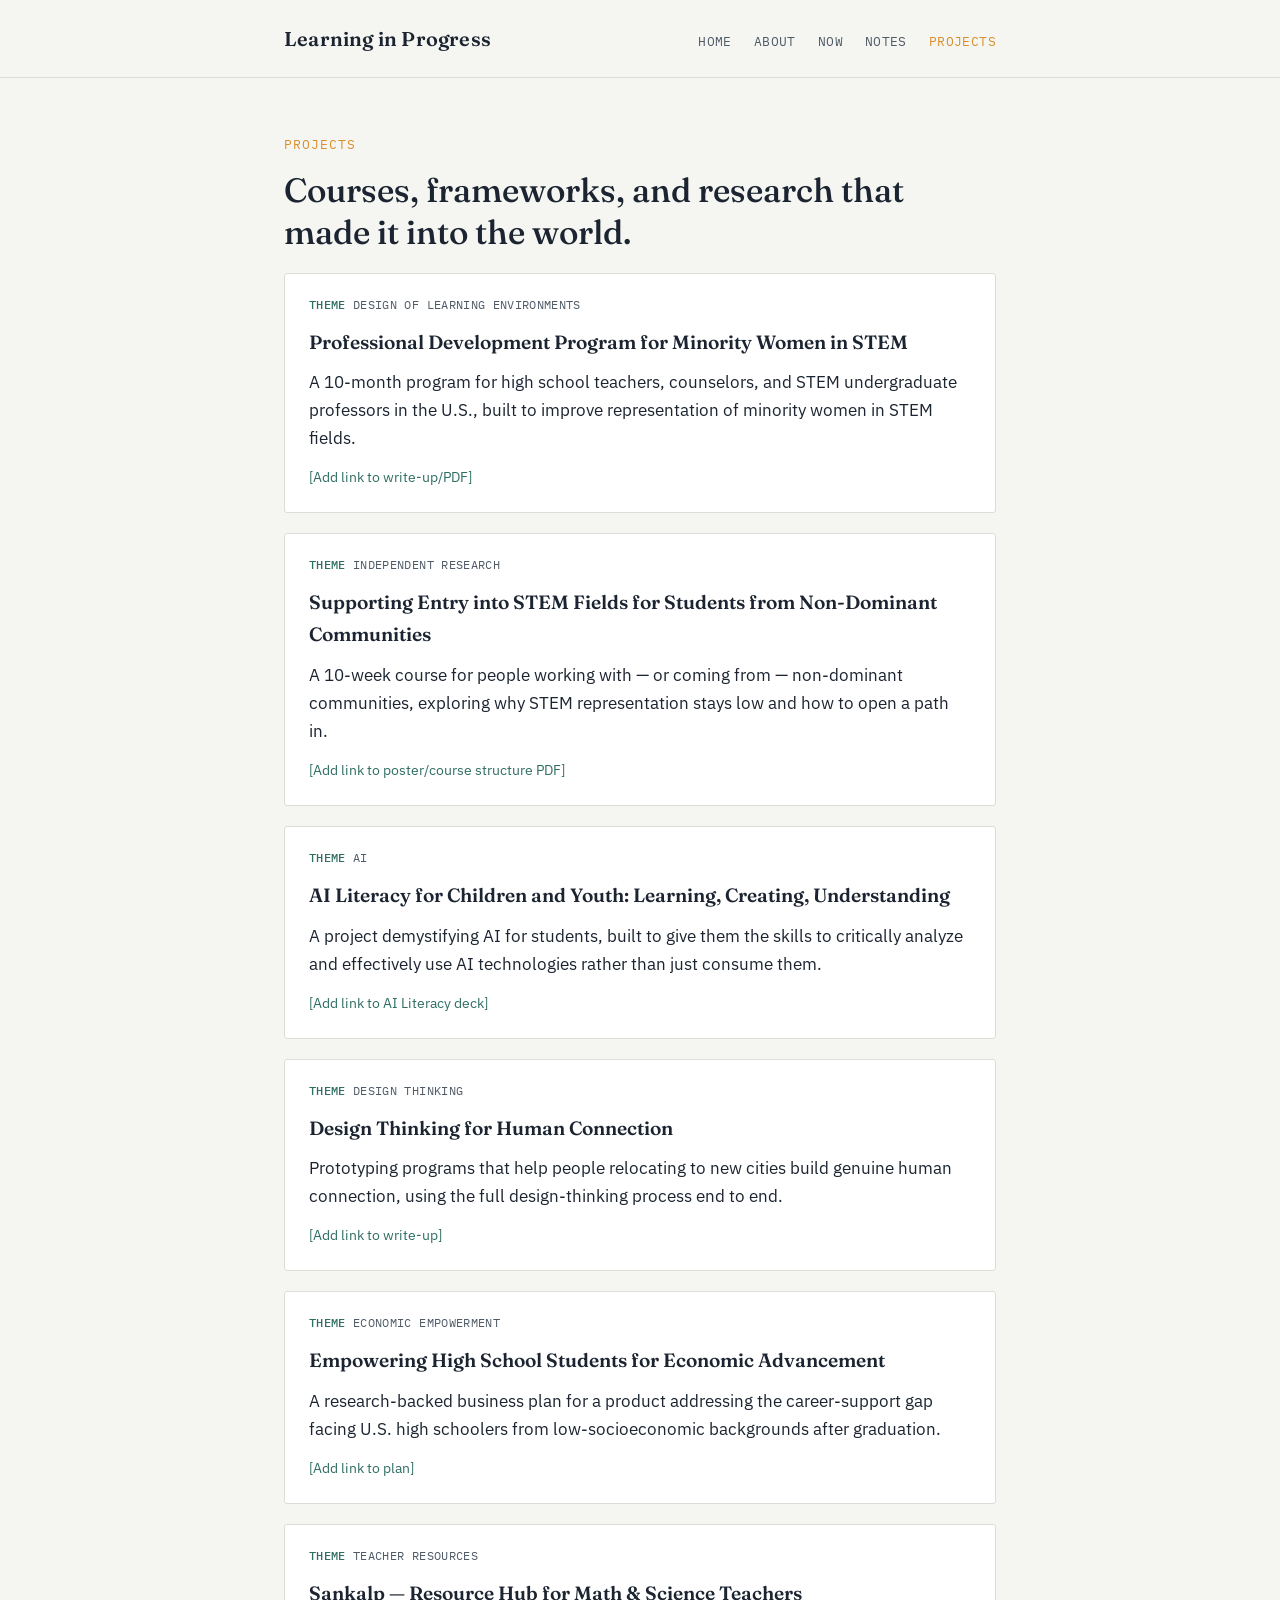
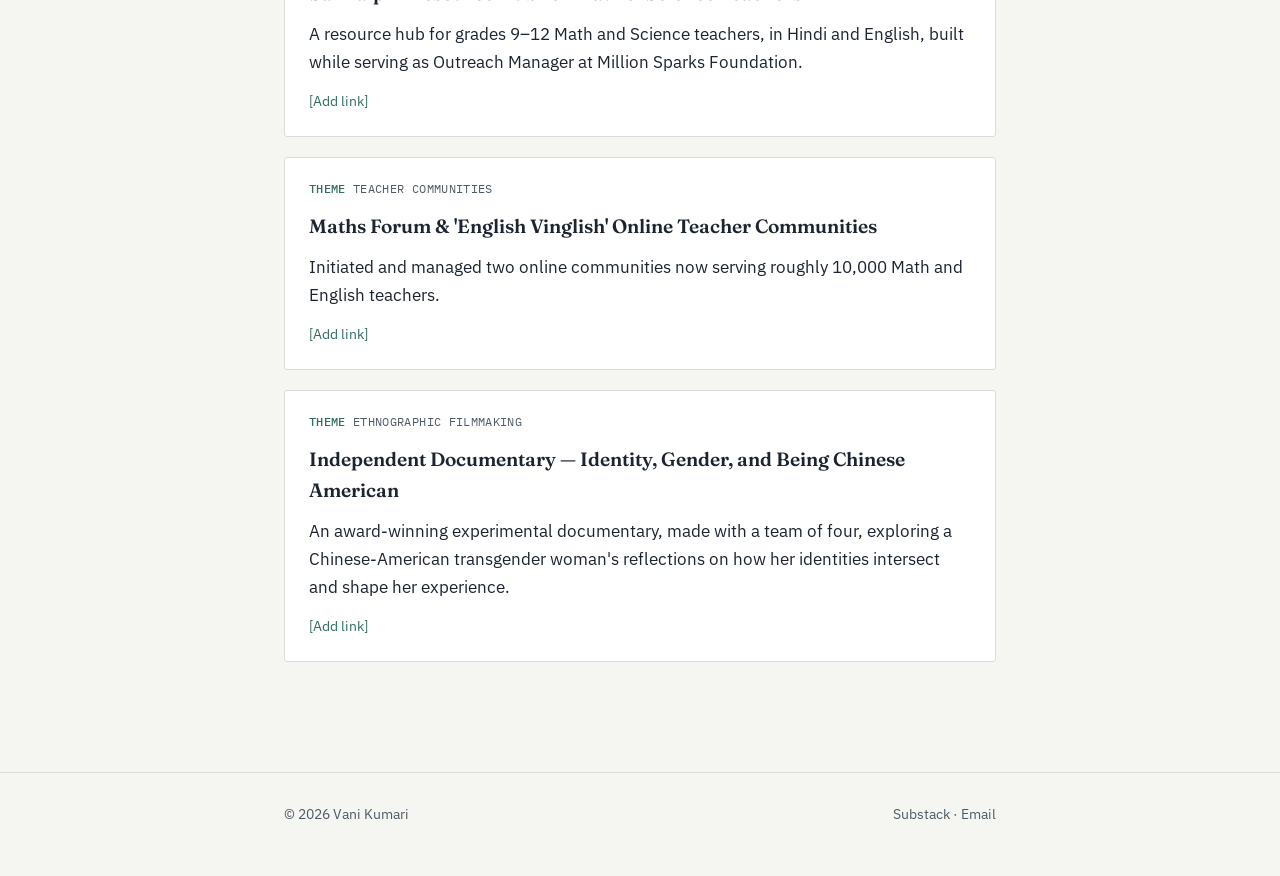
==== projects.html @ 4d803a41 "Add files via upload" ====
<!DOCTYPE html>
<html lang="en">
<head>
<meta charset="UTF-8">
<meta name="viewport" content="width=device-width, initial-scale=1.0">
<title>Projects — Learning in Progress</title>
<link rel="stylesheet" href="style.css">
</head>
<body>

<header class="site">
  <div class="wrap">
    <div class="brand"><a href="index.html">Learning in Progress</a></div>
    <nav class="primary">
      <a href="index.html">Home</a>
      <a href="about.html">About</a>
      <a href="now.html">Now</a>
      <a href="notes.html">Notes</a>
      <a href="projects.html" class="current">Projects</a>
    </nav>
  </div>
</header>

<main>
  <div class="wrap">
    <p class="eyebrow">Projects</p>
    <h1>Courses, frameworks, and research that made it into the world.</h1>

    <div class="card">
      <div class="meta"><span><b>Theme</b> Design of Learning Environments</span></div>
      <h3>Professional Development Program for Minority Women in STEM</h3>
      <p>A 10-month program for high school teachers, counselors, and STEM undergraduate professors in the U.S., built to improve representation of minority women in STEM fields.</p>
      <a class="link" href="#">[Add link to write-up/PDF]</a>
    </div>

    <div class="card">
      <div class="meta"><span><b>Theme</b> Independent Research</span></div>
      <h3>Supporting Entry into STEM Fields for Students from Non-Dominant Communities</h3>
      <p>A 10-week course for people working with — or coming from — non-dominant communities, exploring why STEM representation stays low and how to open a path in.</p>
      <a class="link" href="#">[Add link to poster/course structure PDF]</a>
    </div>

    <div class="card">
      <div class="meta"><span><b>Theme</b> AI</span></div>
      <h3>AI Literacy for Children and Youth: Learning, Creating, Understanding</h3>
      <p>A project demystifying AI for students, built to give them the skills to critically analyze and effectively use AI technologies rather than just consume them.</p>
      <a class="link" href="#">[Add link to AI Literacy deck]</a>
    </div>

    <div class="card">
      <div class="meta"><span><b>Theme</b> Design Thinking</span></div>
      <h3>Design Thinking for Human Connection</h3>
      <p>Prototyping programs that help people relocating to new cities build genuine human connection, using the full design-thinking process end to end.</p>
      <a class="link" href="#">[Add link to write-up]</a>
    </div>

    <div class="card">
      <div class="meta"><span><b>Theme</b> Economic Empowerment</span></div>
      <h3>Empowering High School Students for Economic Advancement</h3>
      <p>A research-backed business plan for a product addressing the career-support gap facing U.S. high schoolers from low-socioeconomic backgrounds after graduation.</p>
      <a class="link" href="#">[Add link to plan]</a>
    </div>

    <div class="card">
      <div class="meta"><span><b>Theme</b> Teacher Resources</span></div>
      <h3>Sankalp — Resource Hub for Math & Science Teachers</h3>
      <p>A resource hub for grades 9–12 Math and Science teachers, in Hindi and English, built while serving as Outreach Manager at Million Sparks Foundation.</p>
      <a class="link" href="#">[Add link]</a>
    </div>

    <div class="card">
      <div class="meta"><span><b>Theme</b> Teacher Communities</span></div>
      <h3>Maths Forum & 'English Vinglish' Online Teacher Communities</h3>
      <p>Initiated and managed two online communities now serving roughly 10,000 Math and English teachers.</p>
      <a class="link" href="#">[Add link]</a>
    </div>

    <div class="card">
      <div class="meta"><span><b>Theme</b> Ethnographic Filmmaking</span></div>
      <h3>Independent Documentary — Identity, Gender, and Being Chinese American</h3>
      <p>An award-winning experimental documentary, made with a team of four, exploring a Chinese-American transgender woman's reflections on how her identities intersect and shape her experience.</p>
      <a class="link" href="#">[Add link]</a>
    </div>

  </div>
</main>

<footer class="site">
  <div class="wrap">
    <span>© 2026 Vani Kumari</span>
    <span><a href="https://[yoursubstack].substack.com">Substack</a> · <a href="mailto:[email protected]">Email</a></span>
  </div>
</footer>

</body>
</html>
---- style.css ----
@import url('https://fonts.googleapis.com/css2?family=Fraunces:ital,opsz,wght@0,9..144,400;0,9..144,500;0,9..144,600;1,9..144,500&family=IBM+Plex+Sans:wght@400;500;600&family=IBM+Plex+Mono:wght@400;500&display=swap');

:root {
  --ink: #1B2430;
  --ink-soft: #4E5A66;
  --paper: #F5F6F2;
  --card: #FFFFFF;
  --marigold: #D98E2B;
  --marigold-soft: #F3DDB2;
  --jade: #2F6E62;
  --line: #DBDED7;
  --max: 760px;
}

* { box-sizing: border-box; }

html { scroll-behavior: smooth; }

body {
  margin: 0;
  background: var(--paper);
  color: var(--ink);
  font-family: 'IBM Plex Sans', sans-serif;
  font-size: 17px;
  line-height: 1.65;
  -webkit-font-smoothing: antialiased;
}

a { color: var(--jade); text-decoration: none; border-bottom: 1px solid transparent; }
a:hover { border-bottom-color: currentColor; }
a:focus-visible, button:focus-visible { outline: 2px solid var(--jade); outline-offset: 3px; }

.wrap { max-width: var(--max); margin: 0 auto; padding: 0 24px; }

/* -- Header / nav -- */
header.site {
  border-bottom: 1px solid var(--line);
  padding: 22px 0;
}
header.site .wrap {
  display: flex;
  justify-content: space-between;
  align-items: baseline;
  flex-wrap: wrap;
  gap: 10px;
}
.brand {
  font-family: 'Fraunces', serif;
  font-weight: 600;
  font-size: 20px;
  letter-spacing: 0.01em;
}
.brand a { color: var(--ink); border-bottom: none; }
nav.primary {
  display: flex;
  gap: 22px;
  font-family: 'IBM Plex Mono', monospace;
  font-size: 13px;
  letter-spacing: 0.03em;
  text-transform: uppercase;
}
nav.primary a { color: var(--ink-soft); border-bottom: none; }
nav.primary a.current, nav.primary a:hover { color: var(--marigold); }

/* -- Generic page structure -- */
main { padding: 56px 0 90px; }
.eyebrow {
  font-family: 'IBM Plex Mono', monospace;
  font-size: 12.5px;
  letter-spacing: 0.08em;
  text-transform: uppercase;
  color: var(--marigold);
  margin: 0 0 14px;
}
h1 {
  font-family: 'Fraunces', serif;
  font-weight: 500;
  font-size: 2.1rem;
  line-height: 1.25;
  margin: 0 0 20px;
  max-width: 620px;
}
h1 em { font-style: italic; color: var(--jade); }
h2 {
  font-family: 'Fraunces', serif;
  font-weight: 500;
  font-size: 1.5rem;
  margin: 46px 0 16px;
}
p.lede {
  font-size: 1.1rem;
  color: var(--ink-soft);
  max-width: 560px;
}
p { max-width: 620px; }

/* -- Timeline (home hero signature) -- */
.timeline {
  display: grid;
  grid-template-columns: repeat(4, 1fr);
  gap: 14px;
  margin: 44px 0 8px;
}
.timeline .stage {
  background: var(--card);
  border: 1px solid var(--line);
  border-radius: 3px;
  padding: 16px 14px 18px;
  position: relative;
}
.timeline .stage:last-child { border-color: var(--marigold); background: #FFFBF2; }
.timeline .year {
  font-family: 'IBM Plex Mono', monospace;
  font-size: 12px;
  color: var(--ink-soft);
}
.timeline .word {
  font-family: 'Fraunces', serif;
  font-size: 1.05rem;
  font-weight: 600;
  margin: 6px 0 8px;
}
.timeline .gloss {
  font-size: 13.5px;
  color: var(--ink-soft);
  line-height: 1.4;
}
.timeline .stage:last-child .word { color: var(--marigold); }
@media (max-width: 640px) {
  .timeline { grid-template-columns: 1fr 1fr; }
}

/* -- Section link cards on home -- */
.section-links {
  display: grid;
  grid-template-columns: 1fr 1fr;
  gap: 16px;
  margin-top: 40px;
}
.section-links a {
  display: block;
  border: 1px solid var(--line);
  border-radius: 3px;
  padding: 20px 18px;
  background: var(--card);
  border-bottom: 1px solid var(--line);
  transition: border-color 0.15s ease;
}
.section-links a:hover { border-color: var(--jade); }
.section-links .label {
  font-family: 'IBM Plex Mono', monospace;
  font-size: 12px;
  color: var(--marigold);
  text-transform: uppercase;
  letter-spacing: 0.05em;
}
.section-links .title {
  font-family: 'Fraunces', serif;
  font-size: 1.15rem;
  color: var(--ink);
  margin-top: 6px;
}
.section-links .desc {
  font-size: 13.5px;
  color: var(--ink-soft);
  margin-top: 6px;
}
@media (max-width: 640px) {
  .section-links { grid-template-columns: 1fr; }
}

/* -- Index-card component: used on Notes + Projects -- */
.card {
  background: var(--card);
  border: 1px solid var(--line);
  border-radius: 3px;
  padding: 22px 24px;
  margin-bottom: 20px;
}
.card .meta {
  display: flex;
  flex-wrap: wrap;
  gap: 8px 14px;
  font-family: 'IBM Plex Mono', monospace;
  font-size: 11.5px;
  text-transform: uppercase;
  letter-spacing: 0.03em;
  color: var(--ink-soft);
  margin-bottom: 12px;
}
.card .meta span b { color: var(--jade); font-weight: 500; }
.card h3 {
  font-family: 'Fraunces', serif;
  font-weight: 600;
  font-size: 1.2rem;
  margin: 0 0 10px;
}
.card .prompt {
  font-size: 13px;
  color: var(--marigold);
  font-weight: 500;
  margin: 14px 0 3px;
}
.card p { margin: 0 0 4px; max-width: none; }
.card .link {
  display: inline-block;
  margin-top: 10px;
  font-size: 13.5px;
}

/* -- Now page list -- */
.now-block { margin-bottom: 34px; }
.now-block .cat {
  font-family: 'IBM Plex Mono', monospace;
  font-size: 12px;
  color: var(--jade);
  text-transform: uppercase;
  letter-spacing: 0.05em;
  margin-bottom: 6px;
}

/* -- footer -- */
footer.site {
  border-top: 1px solid var(--line);
  padding: 30px 0 50px;
  font-size: 13.5px;
  color: var(--ink-soft);
}
footer.site .wrap {
  display: flex;
  justify-content: space-between;
  flex-wrap: wrap;
  gap: 10px;
}
footer.site a { color: var(--ink-soft); }

.updated {
  font-family: 'IBM Plex Mono', monospace;
  font-size: 12px;
  color: var(--ink-soft);
}
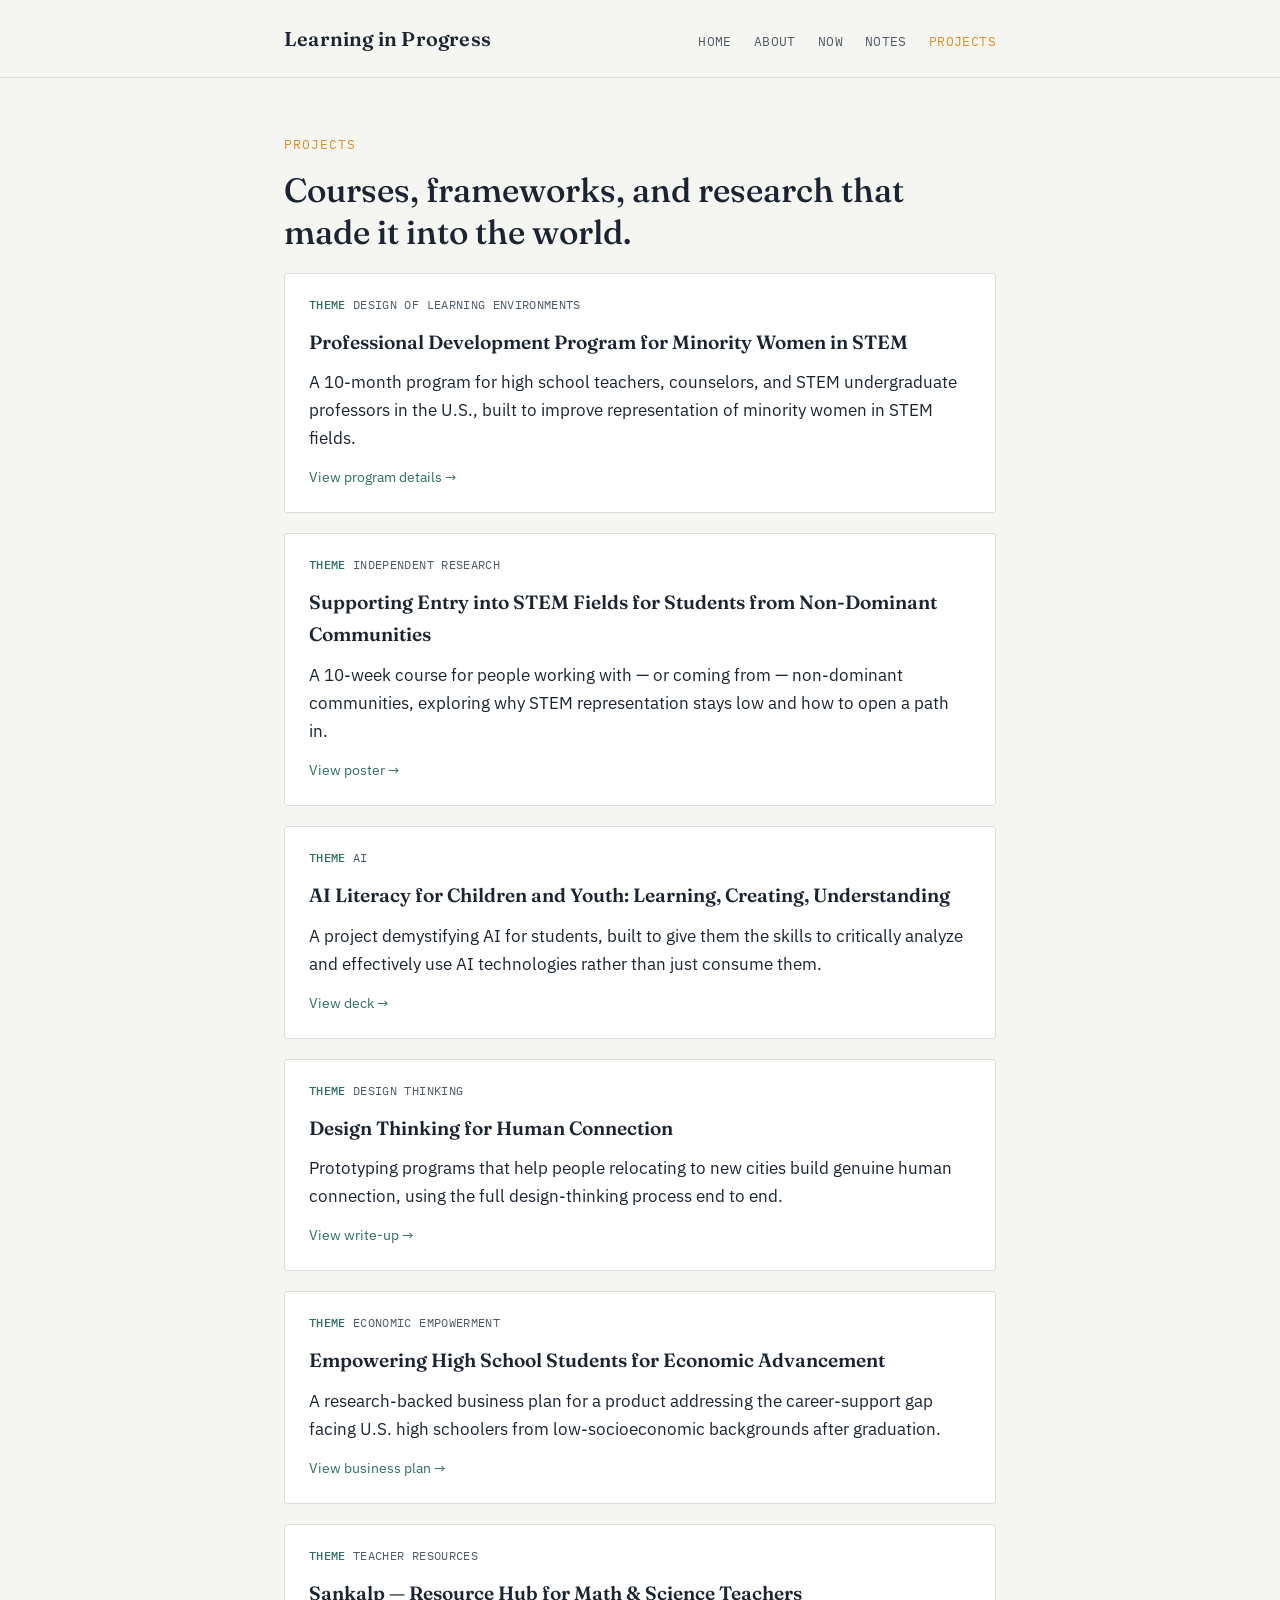
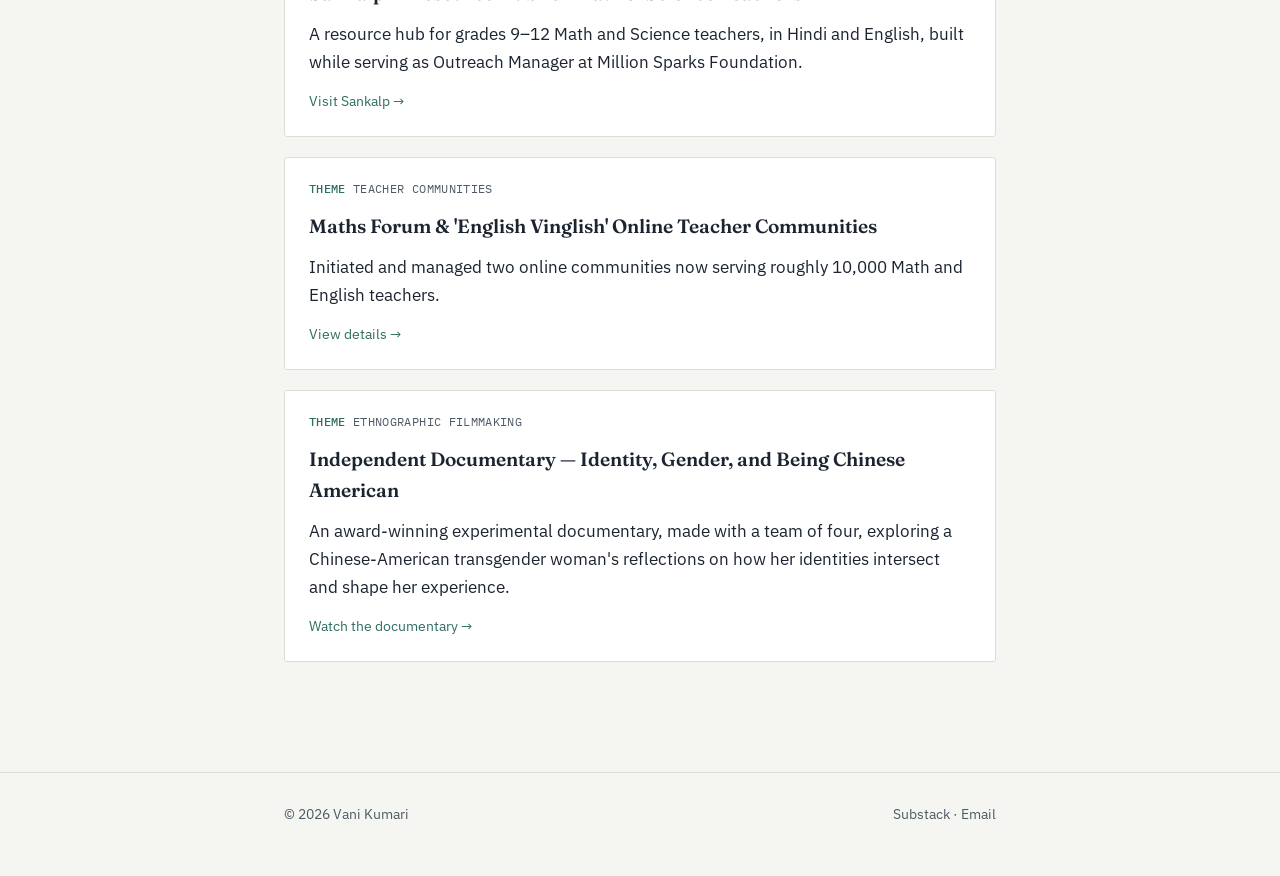
==== commit 0a673cf2: "Add files via upload" ====
--- a/projects.html
+++ b/projects.html
@@ -30,56 +30,56 @@
       <div class="meta"><span><b>Theme</b> Design of Learning Environments</span></div>
       <h3>Professional Development Program for Minority Women in STEM</h3>
       <p>A 10-month program for high school teachers, counselors, and STEM undergraduate professors in the U.S., built to improve representation of minority women in STEM fields.</p>
-      <a class="link" href="#">[Add link to write-up/PDF]</a>
+      <a class="link" href="https://drive.google.com/file/d/17CjkoVIQ5H3qsDykGCzORJqdW4a-znqM/view?usp=sharing" target="_blank" rel="noopener">View program details →</a>
     </div>
 
     <div class="card">
       <div class="meta"><span><b>Theme</b> Independent Research</span></div>
       <h3>Supporting Entry into STEM Fields for Students from Non-Dominant Communities</h3>
       <p>A 10-week course for people working with — or coming from — non-dominant communities, exploring why STEM representation stays low and how to open a path in.</p>
-      <a class="link" href="#">[Add link to poster/course structure PDF]</a>
+      <a class="link" href="https://drive.google.com/file/d/1mT3eUdZ0yPHDeL3XhKxCdmYmnfauPvo_/view?usp=sharing" target="_blank" rel="noopener">View poster →</a>
     </div>
 
     <div class="card">
       <div class="meta"><span><b>Theme</b> AI</span></div>
       <h3>AI Literacy for Children and Youth: Learning, Creating, Understanding</h3>
       <p>A project demystifying AI for students, built to give them the skills to critically analyze and effectively use AI technologies rather than just consume them.</p>
-      <a class="link" href="#">[Add link to AI Literacy deck]</a>
+      <a class="link" href="https://docs.google.com/presentation/d/1WIPxdKvN-ZOZwmvoBnlVI-UYuyuPa37s-HKM8n3kraI/edit?usp=sharing" target="_blank" rel="noopener">View deck →</a>
     </div>
 
     <div class="card">
       <div class="meta"><span><b>Theme</b> Design Thinking</span></div>
       <h3>Design Thinking for Human Connection</h3>
       <p>Prototyping programs that help people relocating to new cities build genuine human connection, using the full design-thinking process end to end.</p>
-      <a class="link" href="#">[Add link to write-up]</a>
+      <a class="link" href="https://drive.google.com/file/d/1pxlHQPF4_oMYmBMOHhxShibwfC_a0AeG/view?usp=sharing" target="_blank" rel="noopener">View write-up →</a>
     </div>
 
     <div class="card">
       <div class="meta"><span><b>Theme</b> Economic Empowerment</span></div>
       <h3>Empowering High School Students for Economic Advancement</h3>
       <p>A research-backed business plan for a product addressing the career-support gap facing U.S. high schoolers from low-socioeconomic backgrounds after graduation.</p>
-      <a class="link" href="#">[Add link to plan]</a>
+      <a class="link" href="https://docs.google.com/presentation/d/1EqumJ0WqYR8enVhblOH-VyU2f3QScHHlusqGdh6ck0k/edit?usp=sharing" target="_blank" rel="noopener">View business plan →</a>
     </div>
 
     <div class="card">
       <div class="meta"><span><b>Theme</b> Teacher Resources</span></div>
       <h3>Sankalp — Resource Hub for Math & Science Teachers</h3>
       <p>A resource hub for grades 9–12 Math and Science teachers, in Hindi and English, built while serving as Outreach Manager at Million Sparks Foundation.</p>
-      <a class="link" href="#">[Add link]</a>
+      <a class="link" href="https://sankalp.avantifellows.org/" target="_blank" rel="noopener">Visit Sankalp →</a>
     </div>
 
     <div class="card">
       <div class="meta"><span><b>Theme</b> Teacher Communities</span></div>
       <h3>Maths Forum & 'English Vinglish' Online Teacher Communities</h3>
       <p>Initiated and managed two online communities now serving roughly 10,000 Math and English teachers.</p>
-      <a class="link" href="#">[Add link]</a>
+      <a class="link" href="https://drive.google.com/file/d/1aSAerokONpfHxPqbd10q9mGYJwpXeVpd/view?usp=sharing" target="_blank" rel="noopener">View details →</a>
     </div>
 
     <div class="card">
       <div class="meta"><span><b>Theme</b> Ethnographic Filmmaking</span></div>
       <h3>Independent Documentary — Identity, Gender, and Being Chinese American</h3>
       <p>An award-winning experimental documentary, made with a team of four, exploring a Chinese-American transgender woman's reflections on how her identities intersect and shape her experience.</p>
-      <a class="link" href="#">[Add link]</a>
+      <a class="link" href="https://youtu.be/qnDhTZbSUf8?si=a1EXFsunGpJHRodz" target="_blank" rel="noopener">Watch the documentary →</a>
     </div>
 
   </div>
